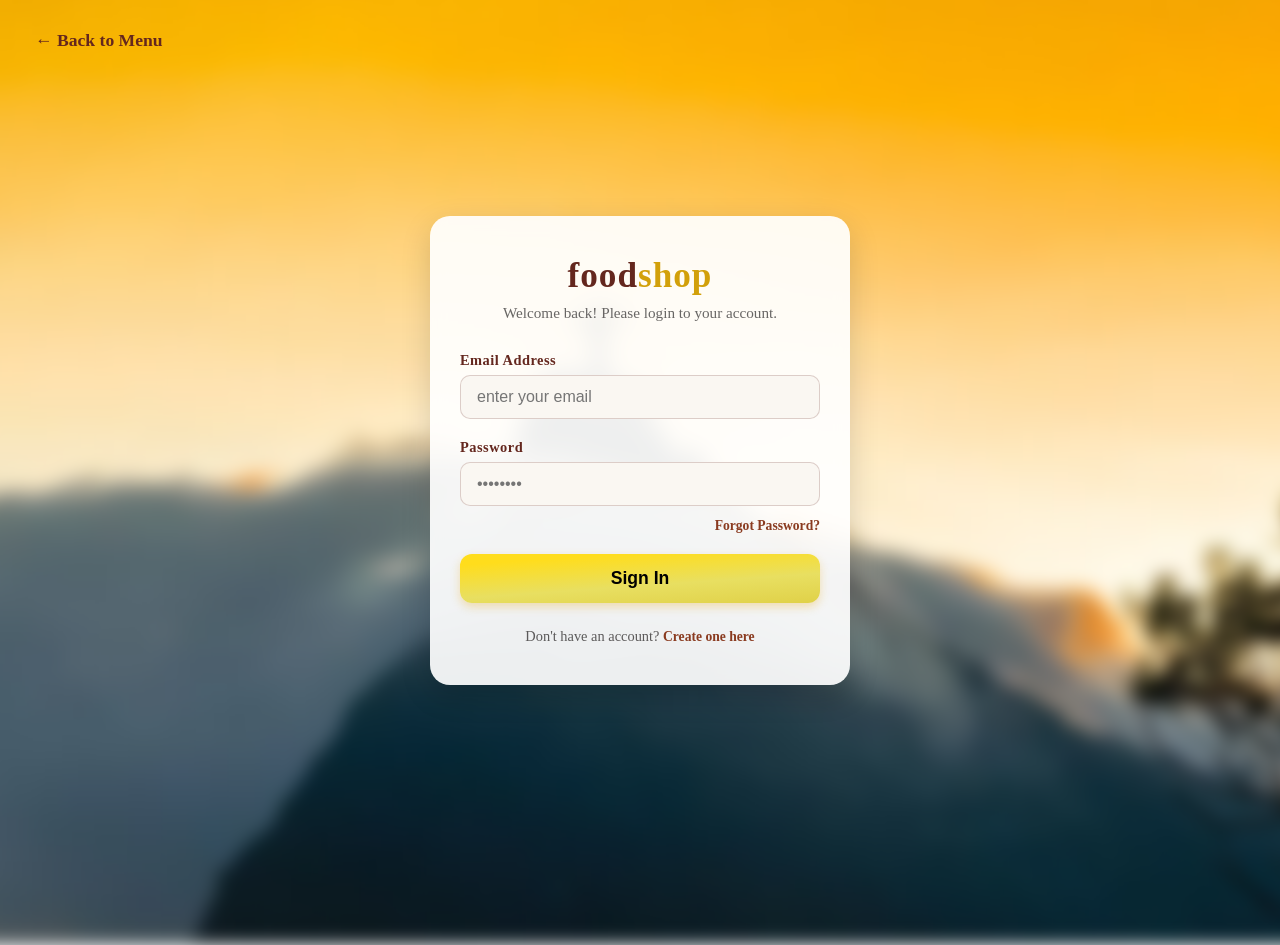
==== login.html @ 46fe842a "Initial setup for food website with code and images" ====
<!DOCTYPE html>
<html lang="en">

<head>
  <meta charset="UTF-8">
  <meta name="viewport" content="width=device-width, initial-scale=1.0">
  <title>Login - BiteCraft</title>
  <link rel="stylesheet" href="new.css">
</head>

<body>

  <!-- Background Wrapper to catch the global linear gradient -->
  <main class="login-wrapper">

    <!-- Link back to home page -->
    <a href="index.html" class="back-home-btn">← Back to Menu</a>

    <!-- Main Card Container -->
    <section class="login-card">

      <!-- Header Area -->
      <div class="login-header">
        <h2>food<span>shop</span></h2>
        <p>Welcome back! Please login to your account.</p>
      </div>

      <!-- Form Inputs -->
      <form class="login-form" onsubmit="event.preventDefault();">

        <div class="input-group">
          <label for="email">Email Address</label>
          <input type="email" id="email" placeholder="enter your email" required autocomplete="email">
        </div>

        <div class="input-group">
          <label for="password">Password</label>
          <input type="password" id="password" placeholder="••••••••" required>
          <div class="forgot-link">
            <a href="#">Forgot Password?</a>
          </div>
        </div>

        <!-- Reusing your optimized button layout -->
        <button type="submit" class="submit-btn">Sign In</button>

      </form>

      <!-- Alternate Action -->
      <div class="login-footer">
        <p>Don't have an account? <a href="#">Create one here</a></p>
      </div>

    </section>
  </main>

</body>

</html>
---- new.css ----
* {
  box-sizing: border-box;
  margin: 0;
  padding: 0;
}

body {
  font-family: 'Times New Roman', Times, serif;
  width: 100%;
  height: 100vh;
  overflow: hidden;
}

.login-wrapper {
  width: 100%;
  height: 100vh;
  display: flex;
  align-items: center;
  justify-content: center;
  padding: 20px;
  position: relative;
  /* background: #eba613;
  background: linear-gradient(354deg, rgba(235, 166, 19, 1) 0%, rgba(250, 247, 242, 1) 40%, rgba(222, 170, 67, 0.64) 100%); */

}

.login-wrapper::before {
  content: "";
  position: absolute;
  top: 0;
  left: 0;
  right: 0;
  bottom: 0;
  background-image: url('carscoll/back.jpg');
  background-size: cover;
  background-position: center;
  filter: blur(8px);
  transform: scale(1.1);
  z-index: -1;
}

/* Floating Navigation Link back to index */
.back-home-btn {
  position: absolute;
  top: 30px;
  left: 35px;
  text-decoration: none;
  font-weight: bold;
  font-size: 1.1rem;
  color: rgb(100, 39, 30);
  /* Matches your main header tone */
  transition: transform 0.2s ease;
}

.back-home-btn:hover {
  transform: translateX(-4px);
}

.login-card {
  width: 100%;
  max-width: 420px;
  background-color: rgba(255, 255, 255, 0.92);
  /* Clean crisp backdrop filter background card */
  backdrop-filter: blur(8px);
  padding: 40px 30px;
  border-radius: 20px;
  box-shadow: rgba(0, 0, 0, 0.15) 0px 10px 30px;
}

/* Branding & Typography Header */
.login-header {
  text-align: center;
  margin-bottom: 30px;
}

.login-header h2 {
  font-size: 2.2rem;
  color: rgb(100, 39, 30);
  letter-spacing: 1px;
  margin-bottom: 8px;
}

.login-header h2 span {
  color: rgb(210, 160, 10);
  /* Warm golden branding text accent link */
}

.login-header p {
  color: rgba(66, 64, 64, 0.8);
  font-size: 0.95rem;
}

.login-form {
  display: flex;
  flex-direction: column;
  gap: 20px;
}

.input-group {
  display: flex;
  flex-direction: column;
  gap: 6px;
}

.input-group label {
  font-weight: bold;
  font-size: 0.9rem;
  color: rgb(100, 39, 30);
  letter-spacing: 0.5px;
}

.input-group input {
  width: 100%;
  padding: 12px 16px;
  border: 1px solid rgba(100, 39, 30, 0.2);
  border-radius: 10px;
  font-size: 1rem;
  background-color: #faf7f2;
  transition: border-color 0.2s ease, box-shadow 0.2s ease;
}

/* Visual Glow Focus Action state */
.input-group input:focus {
  outline: none;
  border-color: rgb(100, 39, 30);
  box-shadow: 0 0 0 3px rgba(100, 39, 30, 0.1);
}

.forgot-link {
  text-align: right;
  margin-top: 4px;
}

.forgot-link a,
.login-footer a {
  font-size: 0.85rem;
  color: #8a3b20;
  text-decoration: none;
  font-weight: 600;
}

.forgot-link a:hover,
.login-footer a:hover {
  text-decoration: underline;
}

.submit-btn {
  width: 100%;
  padding: 14px;
  font-size: 1.1rem;
  font-weight: bold;
  color: rgb(0, 0, 0);
  border: none;
  border-radius: 12px;
  cursor: pointer;
  background: #ffdd1c;
  background: linear-gradient(176deg, rgba(255, 221, 28, 1) 15%, rgba(232, 223, 97, 1) 60%, rgba(224, 209, 72, 1) 100%);
  box-shadow: 0 4px 10px rgba(235, 166, 19, 0.3);
  transition: transform 0.2s ease, filter 0.2s ease;
}

.submit-btn:hover {
  filter: brightness(1.03);
}

.submit-btn:active {
  transform: scale(0.97);
 
}

.login-footer {
  text-align: center;
  margin-top: 25px;
  font-size: 0.9rem;
  color: rgba(66, 64, 64, 0.85);
}
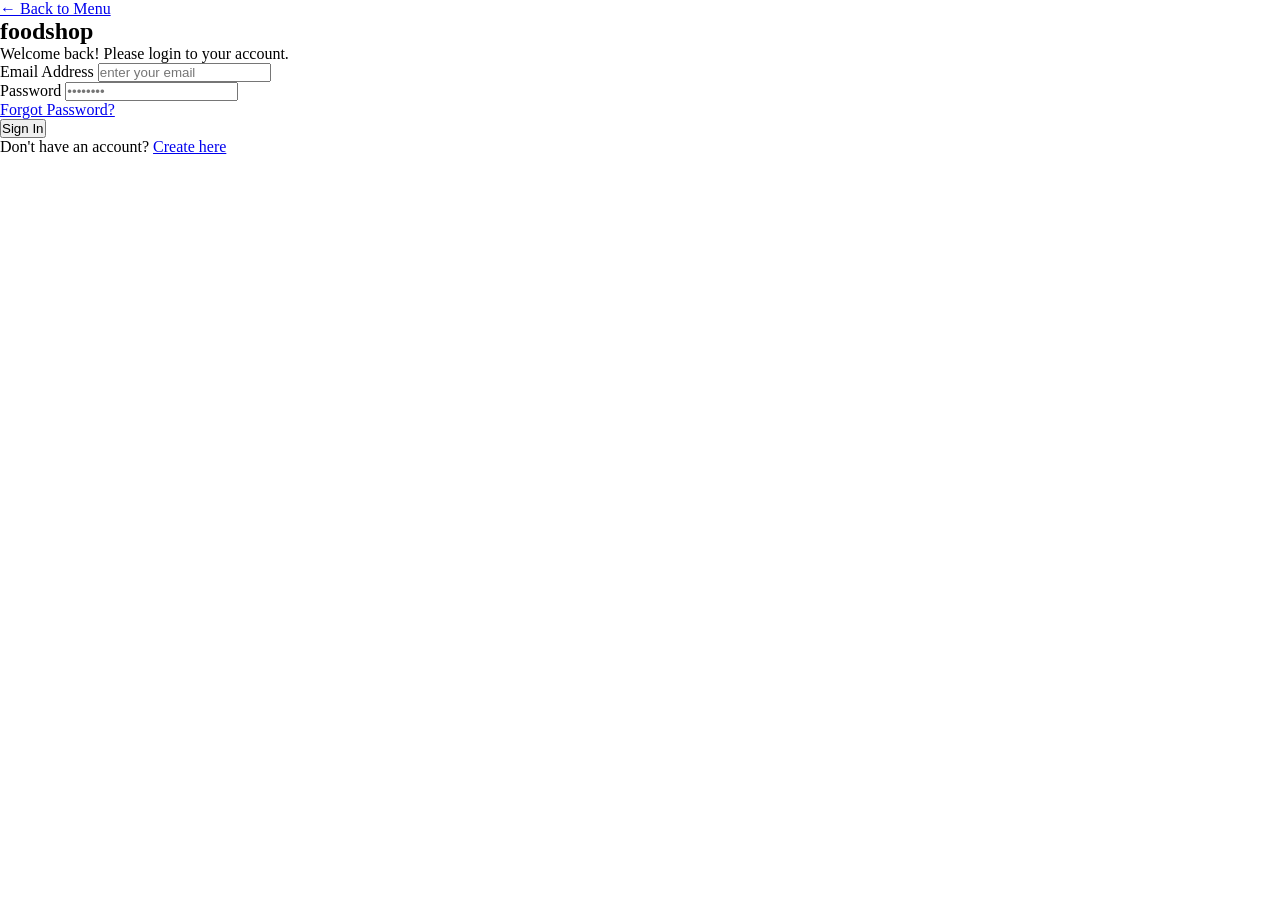
==== commit 548346b9: "added signup form and styling" ====
--- a/login.html
+++ b/login.html
@@ -4,51 +4,43 @@
 <head>
   <meta charset="UTF-8">
   <meta name="viewport" content="width=device-width, initial-scale=1.0">
-  <title>Login - BiteCraft</title>
+  <title>food shopt</title>
   <link rel="stylesheet" href="new.css">
 </head>
 
 <body>
+  <main class="loginWrapper">
 
-  <!-- Background Wrapper to catch the global linear gradient -->
-  <main class="login-wrapper">
 
-    <!-- Link back to home page -->
-    <a href="index.html" class="back-home-btn">← Back to Menu</a>
+    <a href="index.html" class="backHomeBtn">← Back to Menu</a>
 
-    <!-- Main Card Container -->
-    <section class="login-card">
+    <section class="loginCard">
 
-      <!-- Header Area -->
-      <div class="login-header">
+
+      <div class="loginHeader">
         <h2>food<span>shop</span></h2>
         <p>Welcome back! Please login to your account.</p>
       </div>
 
-      <!-- Form Inputs -->
-      <form class="login-form" onsubmit="event.preventDefault();">
 
-        <div class="input-group">
+      <form class="loginForm" onsubmit="event.preventDefault();">
+
+        <div class="inputGroup">
           <label for="email">Email Address</label>
           <input type="email" id="email" placeholder="enter your email" required autocomplete="email">
         </div>
 
-        <div class="input-group">
+        <div class="inputGroup">
           <label for="password">Password</label>
           <input type="password" id="password" placeholder="••••••••" required>
-          <div class="forgot-link">
+          <div class="forgotLink">
             <a href="#">Forgot Password?</a>
           </div>
         </div>
-
-        <!-- Reusing your optimized button layout -->
-        <button type="submit" class="submit-btn">Sign In</button>
-
+        <button type="submit" class="submitBtn">Sign In</button>
       </form>
-
-      <!-- Alternate Action -->
-      <div class="login-footer">
-        <p>Don't have an account? <a href="#">Create one here</a></p>
+      <div class="loginFooter">
+        <p>Don't have an account? <a href="signup.html">Create here</a></p>
       </div>
 
     </section>
